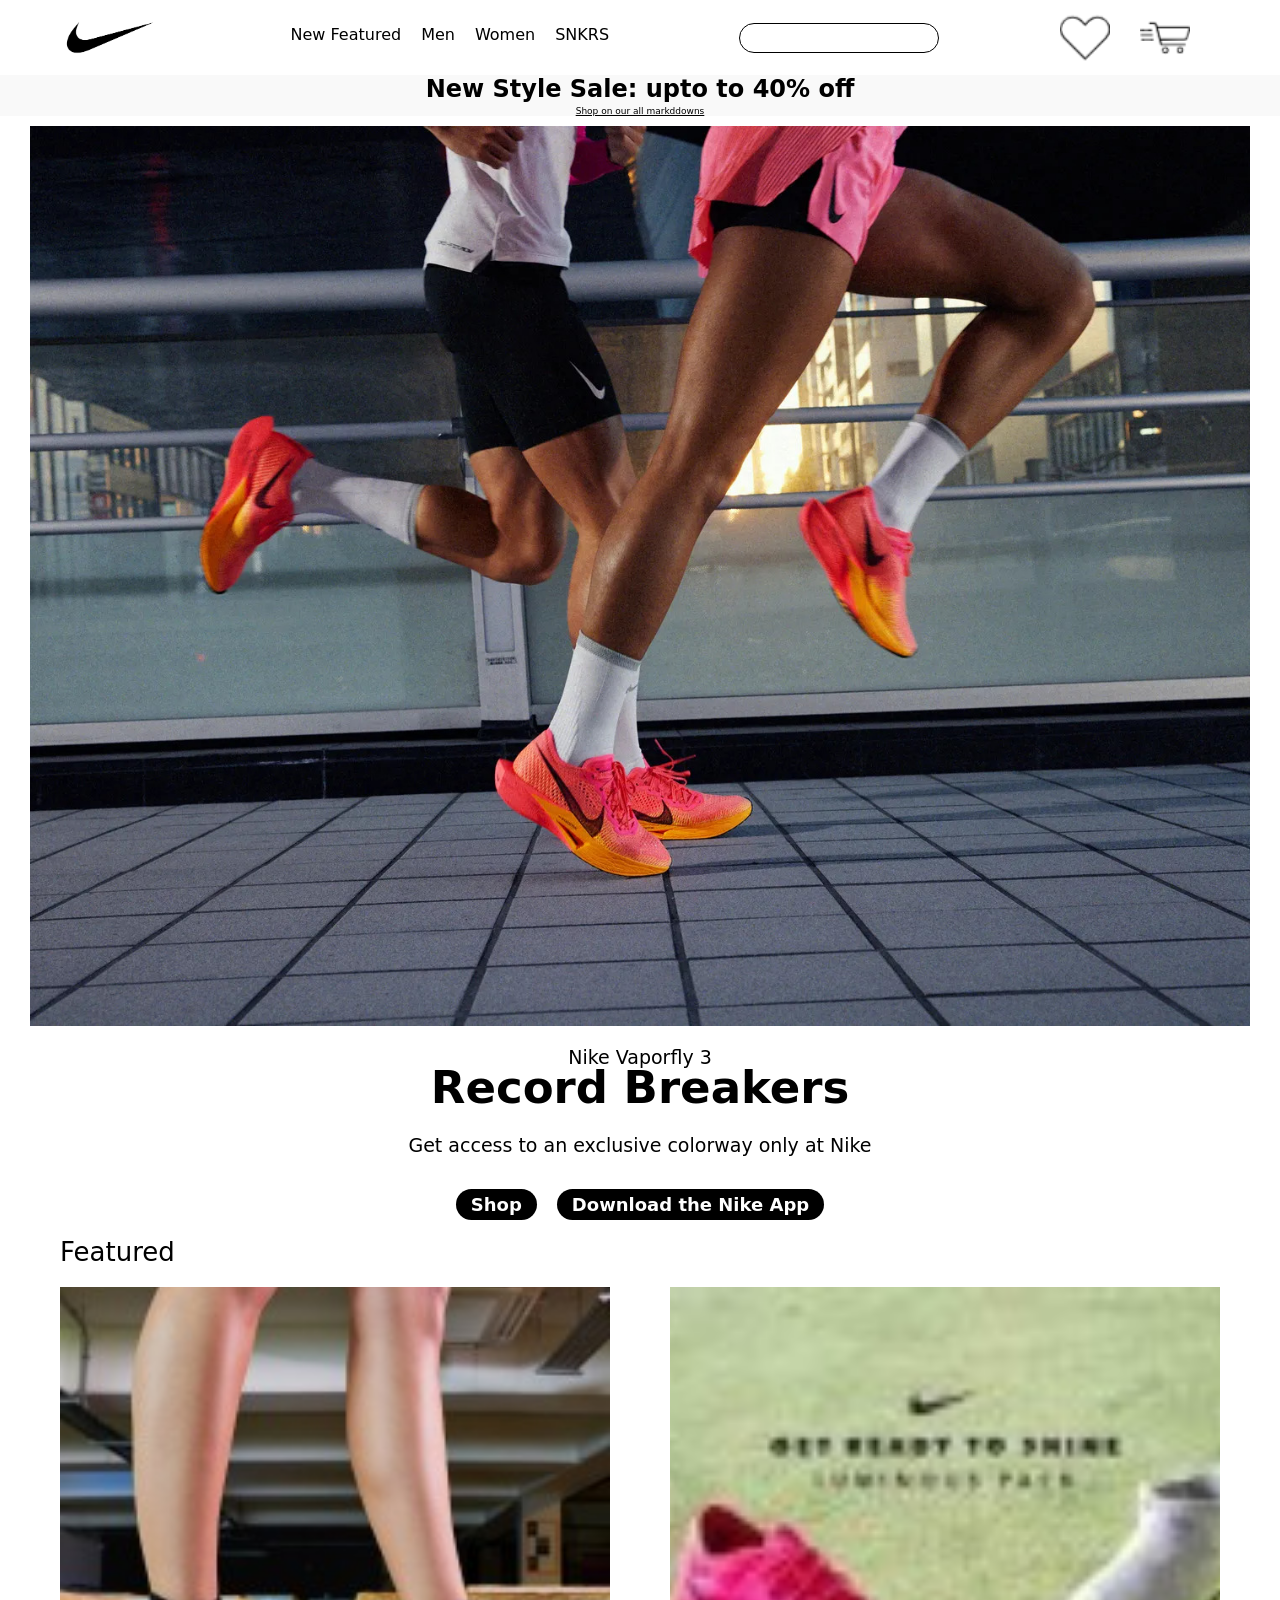
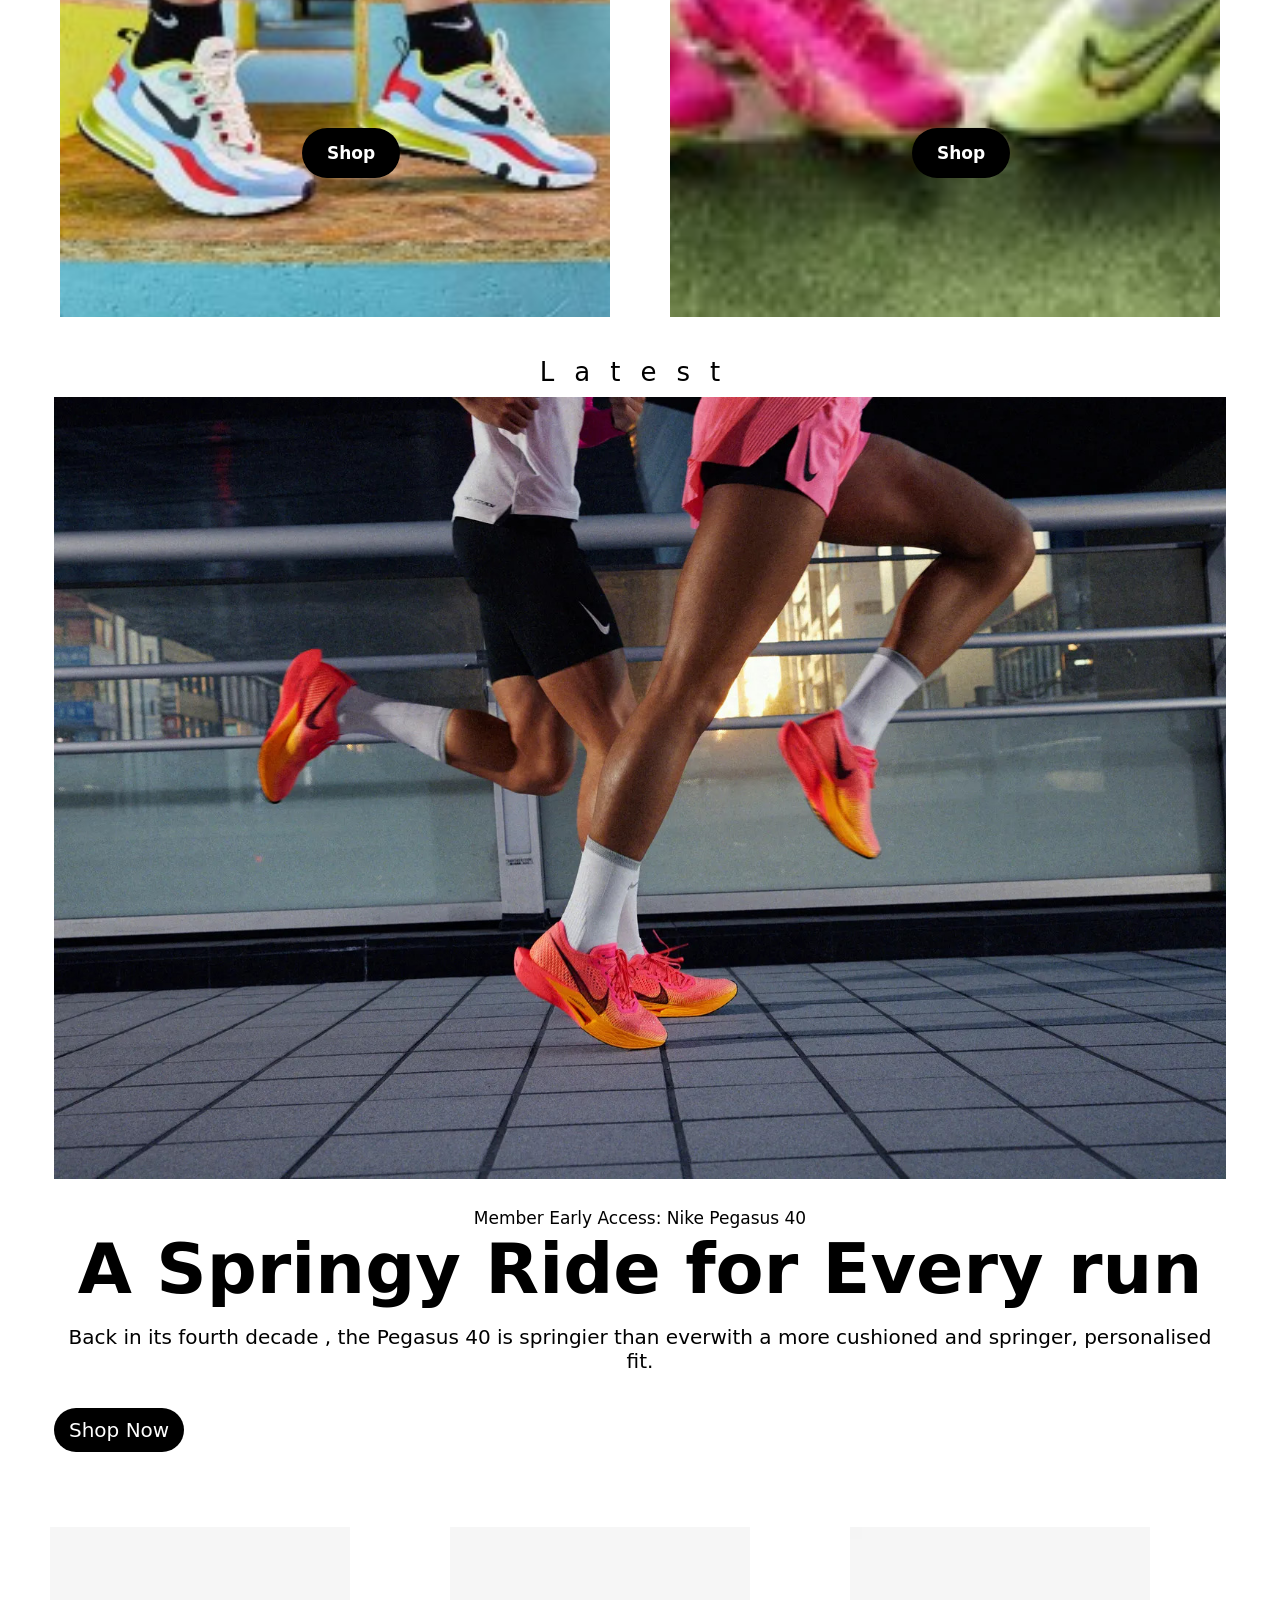
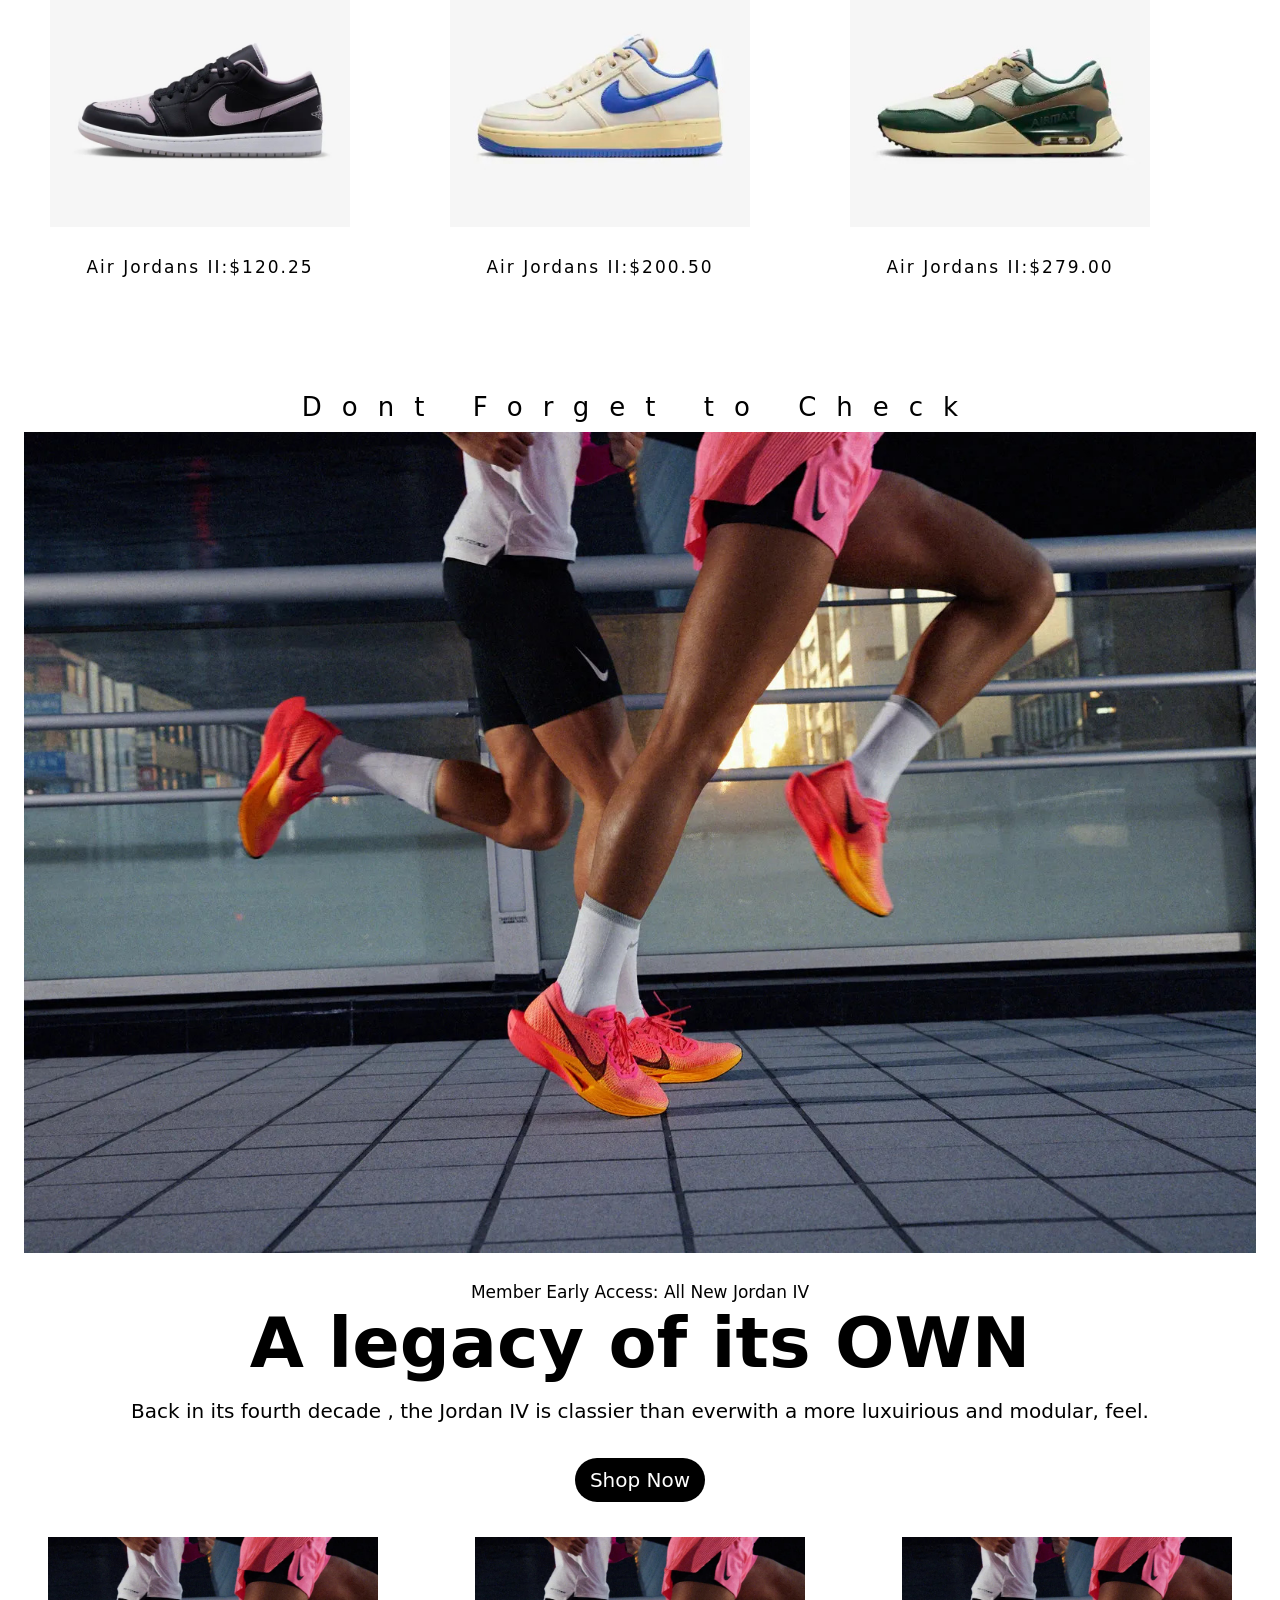
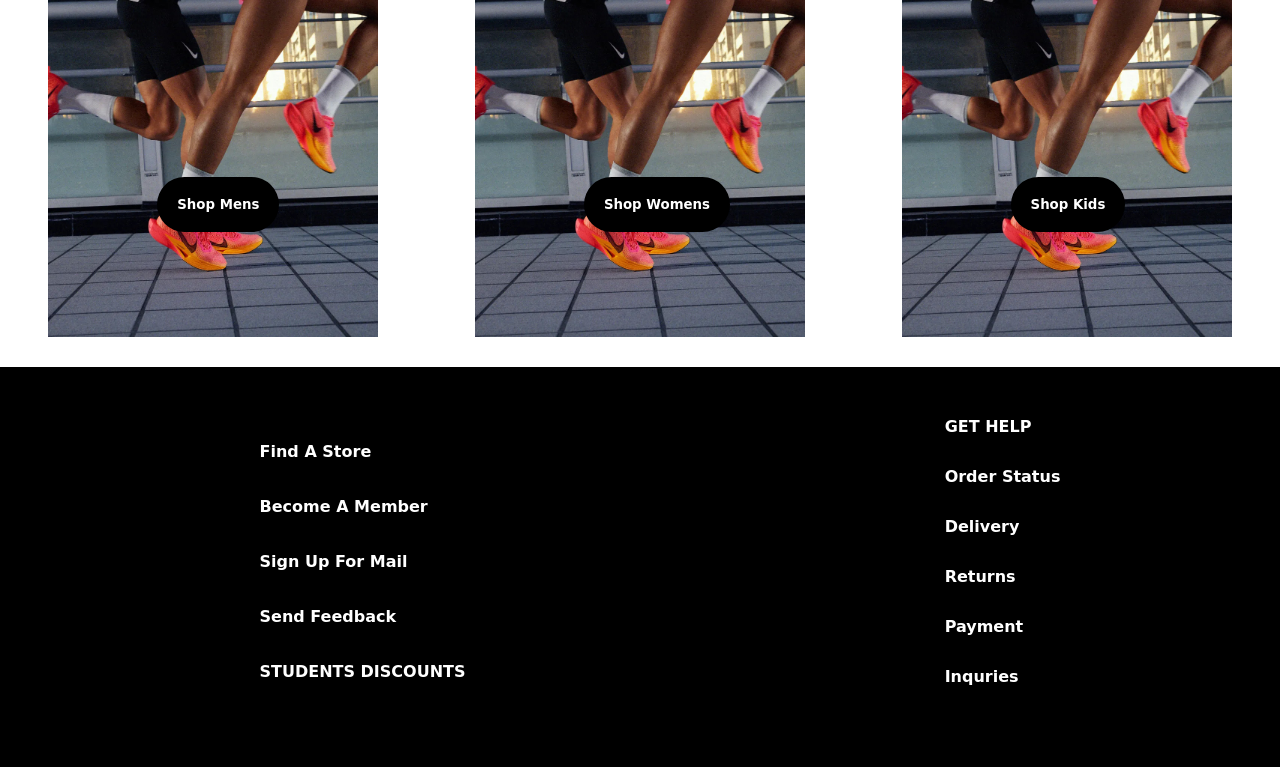
==== index.html @ 86f19ac6 "nike index changed" ====
<!DOCTYPE html>
<html lang="en">
<head>
  <meta charset="UTF-8">
  <meta http-equiv="X-UA-Compatible" content="IE=edge">
  <meta name="viewport" content="width=device-width, initial-scale=1.0">
  <link rel="stylesheet" href="n.css">
  <title>nike.com</title>
</head>
<body>
  
<!--main heading includes logo header cart and wishlist-->
 <div class="main-heading">
  
  <img src="nike-logo.png" width="100px">
  
  <div class="tags">
  <h1>New Featured<div class="tags-head"></div></h1>
  <h1>Men<div class="tags-head"></div></h1>
  <h1>Women<div class="tags-head"></div></h1>
  <h1>SNKRS<div class="tags-head"></div></h1>
  </div>
  
  <input type="search" name="seachbar" id="" class="searchbarr">
  
  <div class="icon-header">
    <img src="heart-3509.png" alt="" width="50px" class="imgh">
    <img src="shopping-cart-1989.png" alt="" width="50px" class="imgh">
  </div>
 </div>

 <!--sale sliding menu design--> 
  
  <div class="ssm">
  <h1>New Style Sale: upto to 40% off</h1>
  <h2>Shop on our all markddowns</h2>
  </div>

  <!--vapourfly 3 banner plus buttons with hover-->
  <div class="vapourfly-ad">

   <div class="vpad"></div>
   <h3>Nike Vaporfly 3</h3>
   <h1>Record Breakers</h1>
   <h2>Get access to an exclusive colorway only at Nike</h2>

   <div class="but">
   <div class="shop"><h4>Shop</h1></div>
   <div class="downnike"><h5>Download the Nike App</h5></div>
  </div>
  
  <!--featured-->
  <div class="featured-body">
  <div class="feat"><p>Featured</p></div>
  <div class="image">
  <div class="f2"><button><h6>Shop</h6></button></div>
  <div class="f1"><button><h7>Shop</h7></button></div>  
</div>

</div>
<!--vedio-bvanner-->
<div class="banner">
<div class="lst"><p>Latest</p></div>

<div class="vedio-wrapper">
<video playsinline autoplay muted loop poster="Nike-ZoomX-VaporFly-Next-Lifestyle-Running-Gear.jpg">
  <source src="pexels-koolshooters-8533450-3840x2160-25fps.mp4" type="video/webm">
  Your browser does not support the video tag.
</video>

<div class="txt-p1"><p> Member Early Access: Nike Pegasus 40</p></div>
<div class="txt-p2"><p> A Springy Ride for Every run</p></div>
<div class="txt-p3"><p> Back in its fourth decade , the Pegasus 40 is springier than everwith a more cushioned and springer, personalised fit.</p></div
<div class="butbtn-div"><div class="buy-btn"><p>Shop Now</p></div></div>
</div>
</div>

<!--short menu for snkrs-->
<div class="snkr">

<div class="snimg"><img src="33a9f941-79d5-4483-8867-f7595c1eeac0.jpg" alt="" width="300px"> <div class="simgtxt"><h11>Air Jordans II:</h11> <h8> $120.25 </h8> </div></div>
<div class="snimg"><img src="37c75095-7e1d-4192-a761-07ef1646202d.jpg" alt="" width="300px"> <div class="simgtxt"><h12>Air Jordans II:</h12><h9>$200.50</h9> </div></div>
<div class="snimg"><img src="f3329d37-1c06-4059-bf18-98094e8b73bd.jpg" alt="" width="300px"> <div class="simgtxt"><h13>Air Jordans II:</h13><h10>$279.00</h10></div></div>

</div>
<!--a vedio banner 2-->
<div class="banner">
  <div class="lst"><p>Dont Forget to Check</p></div>
  
  <div class="vedio-wrapper">
  <video playsinline autoplay muted loop poster="Nike-ZoomX-VaporFly-Next-Lifestyle-Running-Gear.jpg">
    <source src="pexels-lucien-chan-5553467-3840x2160-24fps.mp4" type="video/webm">
    Your browser does not support the video tag.
  </video>

  <div class="txt-p1"><p> Member Early Access: All New Jordan IV</p></div>
  <div class="txt-p2"><p> A legacy of its OWN </p></div>
  <div class="txt-p3"><p> Back in its fourth decade , the Jordan IV is classier than everwith a more luxuirious and modular, feel.</p></div>

  <div class="butbtn-div"><div class="buy-btn"><p>Shop Now</p></div></div>
  </div>
  
  </div>
<!--custom menu bar-->
<div class="custom-bar">
  <div class="vdosec">
  <video playsinline autoplay muted loop poster="Nike-ZoomX-VaporFly-Next-Lifestyle-Running-Gear.jpg">
    <source src="pexels-cottonbro-studio-10400877-4096x2160-25fps.mp4"video/webm">
    Your browser does not support the video tag.
  </video>
  <div class="btn-for-menu"><button>Shop Mens</button></div>
</div>

<div class="vdosec">
  <video playsinline autoplay muted loop poster="Nike-ZoomX-VaporFly-Next-Lifestyle-Running-Gear.jpg">
    <source src="pexels-marta-wave-6452934-2160x3840-30fps.mp4"video/webm">
    Your browser does not support the video tag.
  </video>
  <div class="btn-for-menu"><button>Shop Womens</button></div>
</div>
 
  <div class="vdosec">
  <video playsinline autoplay muted loop poster="Nike-ZoomX-VaporFly-Next-Lifestyle-Running-Gear.jpg">
    <source src="pexels-pressmaster-3191109-4096x2160-25fps.mp4" type="video/webm">
    Your browser does not support the video tag.
  </video>
  <div class="btn-for-menu"><button>Shop Kids</button> </div>
</div>
</div>
 <!--the end about section-->
<div class="end">
<ul>
  <a href="#">Find A Store</a>
  <a href="#">Become A Member</a>
  <a href="#">Sign Up For Mail</a>
  <a href="#">Send Feedback</a>  
  <a href="#">STUDENTS DISCOUNTS</a>
</ul >

<ul>
  <h15>GET HELP</h15>
  <h15>Order Status</h15>
  <h15>Delivery</h15>
  <h15>Returns</h15>
  <h15>Payment</h15>
  <h15>Inquries</h15>

 </ul>
</div>
</div>
</body>
</html>
---- n.css ----
*{
  box-sizing: border-box;
  margin: 0;
  padding: 0;
 --ppe:white;
}

.main-heading{
  display:flex;
  justify-content: space-around;
  align-items: center;
  flex-wrap:wrap;

}

.tags h1{
  font-family: system-ui, -apple-system, BlinkMacSystemFont, 'Segoe UI', Roboto, Oxygen, Ubuntu, Cantarell, 'Open Sans', 'Helvetica Neue', sans-serif;
   font-weight: 400;
  font-size: 16px;
  margin: 0px 10px;
}
.tags{
  display: flex;
  justify-content: space-between;
}
.tags-head{
  padding-bottom: 6px;
  background-color: var(--ppe);
  transition: 0.3s;
}

.searchbarr{
  height: 30px;
  border: 1px solid;
  border-radius: 60px;
  width: 200px;
}
.searchbarr:hover{
  background-color: rgb(249, 249, 249);
}

 h1:hover{
  .tags-head{
    background-color:black;
  }
}
.icon-header .imgh{
  margin-right: 30px;
}
.icon-header {
  display: flex;
  justify-content: end;
  align-items: center;
}

/* now the sale slide descripion*/
.ssm{
  width: 100%;
  background-color:rgb(249, 249, 249);
  font-family: system-ui, -apple-system, BlinkMacSystemFont, 'Segoe UI', Roboto, Oxygen, Ubuntu, Cantarell, 'Open Sans', 'Helvetica Neue', sans-serif;
  font-size: 12px;
  text-align: center;
  font-weight: 500;

}

.ssm h2{
  margin-top: 3px;
  text-align: center;
  font-size: 9px;
  font-family: system-ui, -apple-system, BlinkMacSystemFont, 'Segoe UI', Roboto, Oxygen, Ubuntu, Cantarell, 'Open Sans', 'Helvetica Neue', sans-serif;
  text-decoration: underline;
  font-weight: 400;
}

.ssm h2:hover{
  color: rgb(48, 64, 243);
}
/*Vapour fly add*/

.vapourfly-ad{
  margin-left: 30px;
  margin-right: 30px;
}


.vpad{
margin-top: 10px;
 background-position: center;
 background-size: cover;
 background-image: url(Nike-ZoomX-VaporFly-Next-Lifestyle-Running-Gear.jpg);
 height: 100vh;
 width: auto;
 margin-bottom: 20px;
}


.vapourfly-ad h3{
  font-size: 19px;
  font-family: system-ui, -apple-system, BlinkMacSystemFont, 'Segoe UI', Roboto, Oxygen, Ubuntu, Cantarell, 'Open Sans', 'Helvetica Neue', sans-serif;
font-weight: 400; 
height: 15px;
text-align: center;
}
.vapourfly-ad h2{
  font-size: 19px;
  font-family: system-ui, -apple-system, BlinkMacSystemFont, 'Segoe UI', Roboto, Oxygen, Ubuntu, Cantarell, 'Open Sans', 'Helvetica Neue', sans-serif;
font-weight: 350; 
text-align: center;
height: 15px;
margin-bottom: 20px;
} 
.vapourfly-ad h1{
  text-align: center;
  font-size: 45px;
  font-family: system-ui, -apple-system, BlinkMacSystemFont, 'Segoe UI', Roboto, Oxygen, Ubuntu, Cantarell, 'Open Sans', 'Helvetica Neue', sans-serif;
  margin-bottom: 20px;
 }

.shop{
  width: auto;
  background-color: black;
  color: white;
  border-radius: 60px;
  padding: 5px 15px;
  margin: 0px 10px;
}
.but{
  margin-top: 40px;
  display: flex;
  justify-content: center;
  align-items: center;
}

.downnike{
  margin: 0px 10px;
  width: auto;
  background-color: black;
  color: white;
  border-radius: 60px;
  padding: 5px 15px;
}
.vapourfly-ad h4,h5{
  font-family: system-ui, -apple-system, BlinkMacSystemFont, 'Segoe UI', Roboto, Oxygen, Ubuntu, Cantarell, 'Open Sans', 'Helvetica Neue', sans-serif;
  font-size: 18px;
}
.shop:hover , .downnike:hover{
  filter: opacity(0.7);
}
/*faetured*/
.feat{
  margin-top: 17px;
  font-family: system-ui, -apple-system, BlinkMacSystemFont, 'Segoe UI', Roboto, Oxygen, Ubuntu, Cantarell, 'Open Sans', 'Helvetica Neue', sans-serif;
  margin-bottom:20px;
  font-size: 26px;
  font-weight: 400;
  transition: 0.3s ease-in-out;
}
.feat:hover{
    letter-spacing: 20px;
    font-weight: 600;

}
.featured-body{
  margin-left: 30px;
  margin-right: 30px;
}

.image{
  display: flex;
  justify-content: space-around;
}

.f1{
  position: relative;
 background-image: url(lums.jpg);
 height: 70vh;
 background-position: center;
 background-size: cover;
 width: 50%;
 margin-left: 30px;
  }
  
  .f2{
    position: relative;
    margin-right: 30px;
    background-image: url(disc.jpg);
    height: 70vh;
    background-position: center;
    background-size: cover;
    width: 50%;
     }
     
   .image button{
    position: absolute;
   top: 70%;
   left: 44%;
   background-color: black;
   color: white;
   padding: 15px 25px;
   border-radius: 50px;
   border: none;
   margin-bottom: 20px;
   }
   
   .image button:hover{
    filter: opacity(0.7);
   } 

   h7, h6{
    font-family: system-ui, -apple-system, BlinkMacSystemFont, 'Segoe UI', Roboto, Oxygen, Ubuntu, Cantarell, 'Open Sans', 'Helvetica Neue', sans-serif;
    font-size: 17px;
    font-weight: 700;
   }
/*edio banner*/
.lst{
  margin-top: 40px;
  margin-bottom: 10px;
  font-size: 26px;
  font-weight: 400;
   letter-spacing: 20px;
  font-family: system-ui, -apple-system, BlinkMacSystemFont, 'Segoe UI', Roboto, Oxygen, Ubuntu, Cantarell, 'Open Sans', 'Helvetica Neue', sans-serif;
  transition: 0.4s ease-in-out;
}

.lst:hover{
  letter-spacing: 40px;
  font-weight: 600;
}

video{
  height: 100%;
  width: 100%;
  object-fit: cover;
}
.banner{
  display: flex;
  flex-direction: column;
  justify-content: center;
  align-items: center;
}
.vedio-wrapper{
overflow:hidden;
margin: 0px 24px;
}


.txt-p1{
  margin-top: 25px;
  font-family: system-ui, -apple-system, BlinkMacSystemFont, 'Segoe UI', Roboto, Oxygen, Ubuntu, Cantarell, 'Open Sans', 'Helvetica Neue', sans-serif;
  font-size: 17px;
  text-align: center;
  font-weight: 450;
}

.txt-p2{
  margin-top: 0;
   font-family: system-ui, -apple-system, BlinkMacSystemFont, 'Segoe UI', Roboto, Oxygen, Ubuntu, Cantarell, 'Open Sans', 'Helvetica Neue', sans-serif;
  font-size: 70px;
  text-align: center;
  font-weight: 900;
}

.txt-p3{
  margin-top: 15px;
   font-family: system-ui, -apple-system, BlinkMacSystemFont, 'Segoe UI', Roboto, Oxygen, Ubuntu, Cantarell, 'Open Sans', 'Helvetica Neue', sans-serif;
  font-size: 20px;
  text-align: center;
  font-weight: 460;
}
.buy-btn{

border-radius: 70px;
  width: fit-content;
 margin-top: 35px;
 padding: 10px 15px;
 font-family: system-ui, -apple-system, BlinkMacSystemFont, 'Segoe UI', Roboto, Oxygen, Ubuntu, Cantarell, 'Open Sans', 'Helvetica Neue', sans-serif;
 font-size: 20px;
 font-weight: 500;
 background-color: black;
 color: white;
}
.butbtn-div{
  display: flex;
  justify-content: center;
}

.buy-btn:hover{
  filter: opacity(0.7);
}
/*short sneaker seaction*/
.snkr{
  display: flex;
 flex-wrap: wrap;
}
.snimg{
  height: 500px;
  display: flex;
  flex-direction: column;
  width:400px;
  justify-content: center;
  align-items: center;
}
.simgtxt{
  display: flex;
  justify-content: space-around;
}
h8,h9,h10,h11,h12,h13{
  margin-top:30px;
  font-family: system-ui, -apple-system, BlinkMacSystemFont, 'Segoe UI', Roboto, Oxygen, Ubuntu, Cantarell, 'Open Sans', 'Helvetica Neue', sans-serif;
  letter-spacing: 2px;
  font-size: 17px;
  font-weight: 500;
}
h9:hover,h8:hover,h10:hover ,h11:hover,h13:hover,h12:hover{
 zoom: 1.07;
 font-weight: 900;
}
/*custom menu bar*/
.custom-bar{
  margin-top: 20px;
  display: flex;
  flex-wrap: wrap;
  justify-content: space-around;
  
}
.vdosec{
  position: relative;
  margin-top:15px;
  object-fit: cover;
  width: 330px;
  height: 400px;
}

.btn-for-menu{
  position: absolute;
  top: 60%;
  left: 33%;
}
.btn-for-menu button{
  font-family: system-ui, -apple-system, BlinkMacSystemFont, 'Segoe UI', Roboto, Oxygen, Ubuntu, Cantarell, 'Open Sans', 'Helvetica Neue', sans-serif;
  border-radius: 50px;
  padding: 20px 20px;
  color: white;
  background-color: black;
  font-weight: 600;
  border: none;
}
.btn-for-menu button:hover{
  zoom: 1.08;
  filter: opacity(0.7);
}

/*end section*/
 .end{
  margin-top: 30px;
  height: 400px;
  display: flex;
  justify-content: space-around;
  align-items: center;
  background-color: black;
 }
 
 ul a{
  font-weight: 700;
  margin: 25px 40px;
  display: flex;
  flex-direction: column;
  font-size: 20x;
  height: 30px;
  color: white;
  font-family: system-ui, -apple-system, BlinkMacSystemFont, 'Segoe UI', Roboto, Oxygen, Ubuntu, Cantarell, 'Open Sans', 'Helvetica Neue', sans-serif;
  text-decoration: none;
 }

 ul h15{
  font-weight: 700;

  margin-bottom: 20px;
  display: flex;
  flex-direction: column;
  font-size: 20x;
  height: 30px;
  color: white;
  font-family: system-ui, -apple-system, BlinkMacSystemFont, 'Segoe UI', Roboto, Oxygen, Ubuntu, Cantarell, 'Open Sans', 'Helvetica Neue', sans-serif;
  text-decoration: none;
 }
 ul a:hover, ul h15:hover{
  color: rgb(55, 99, 220);
 }
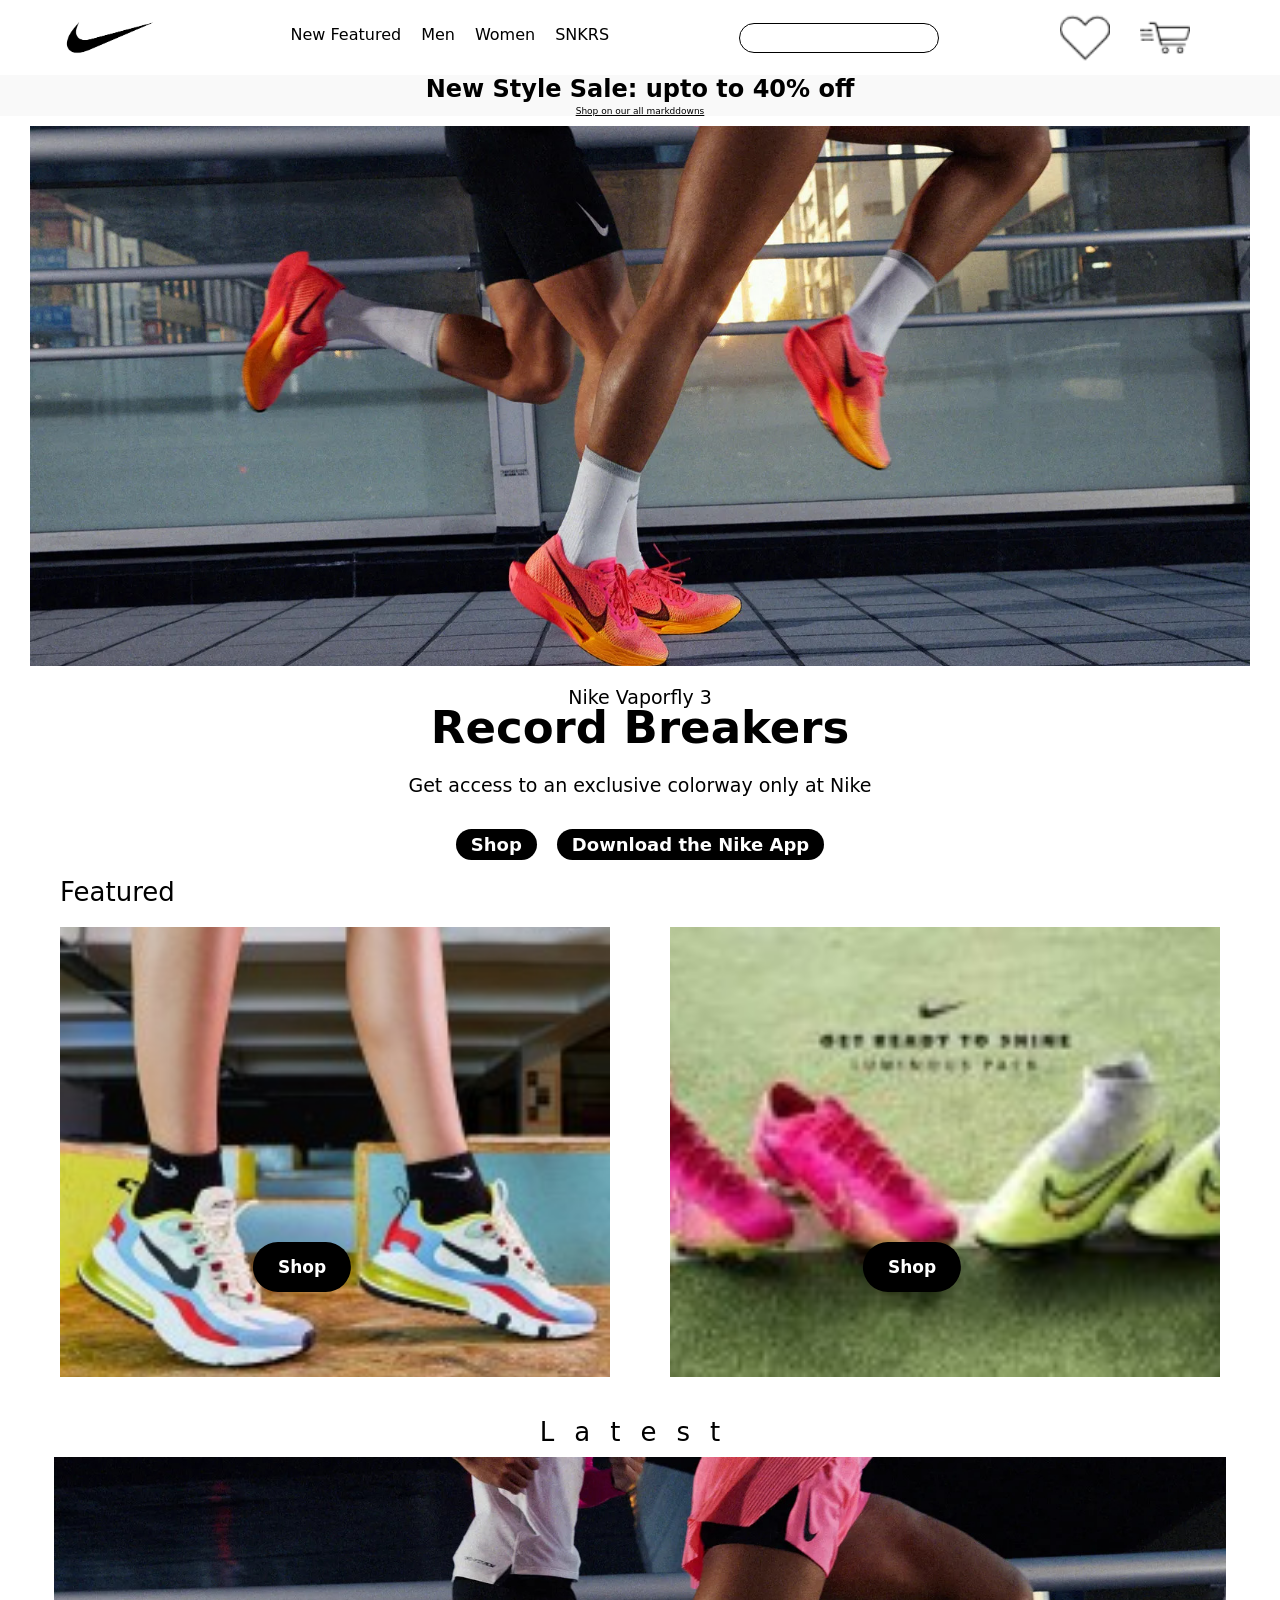
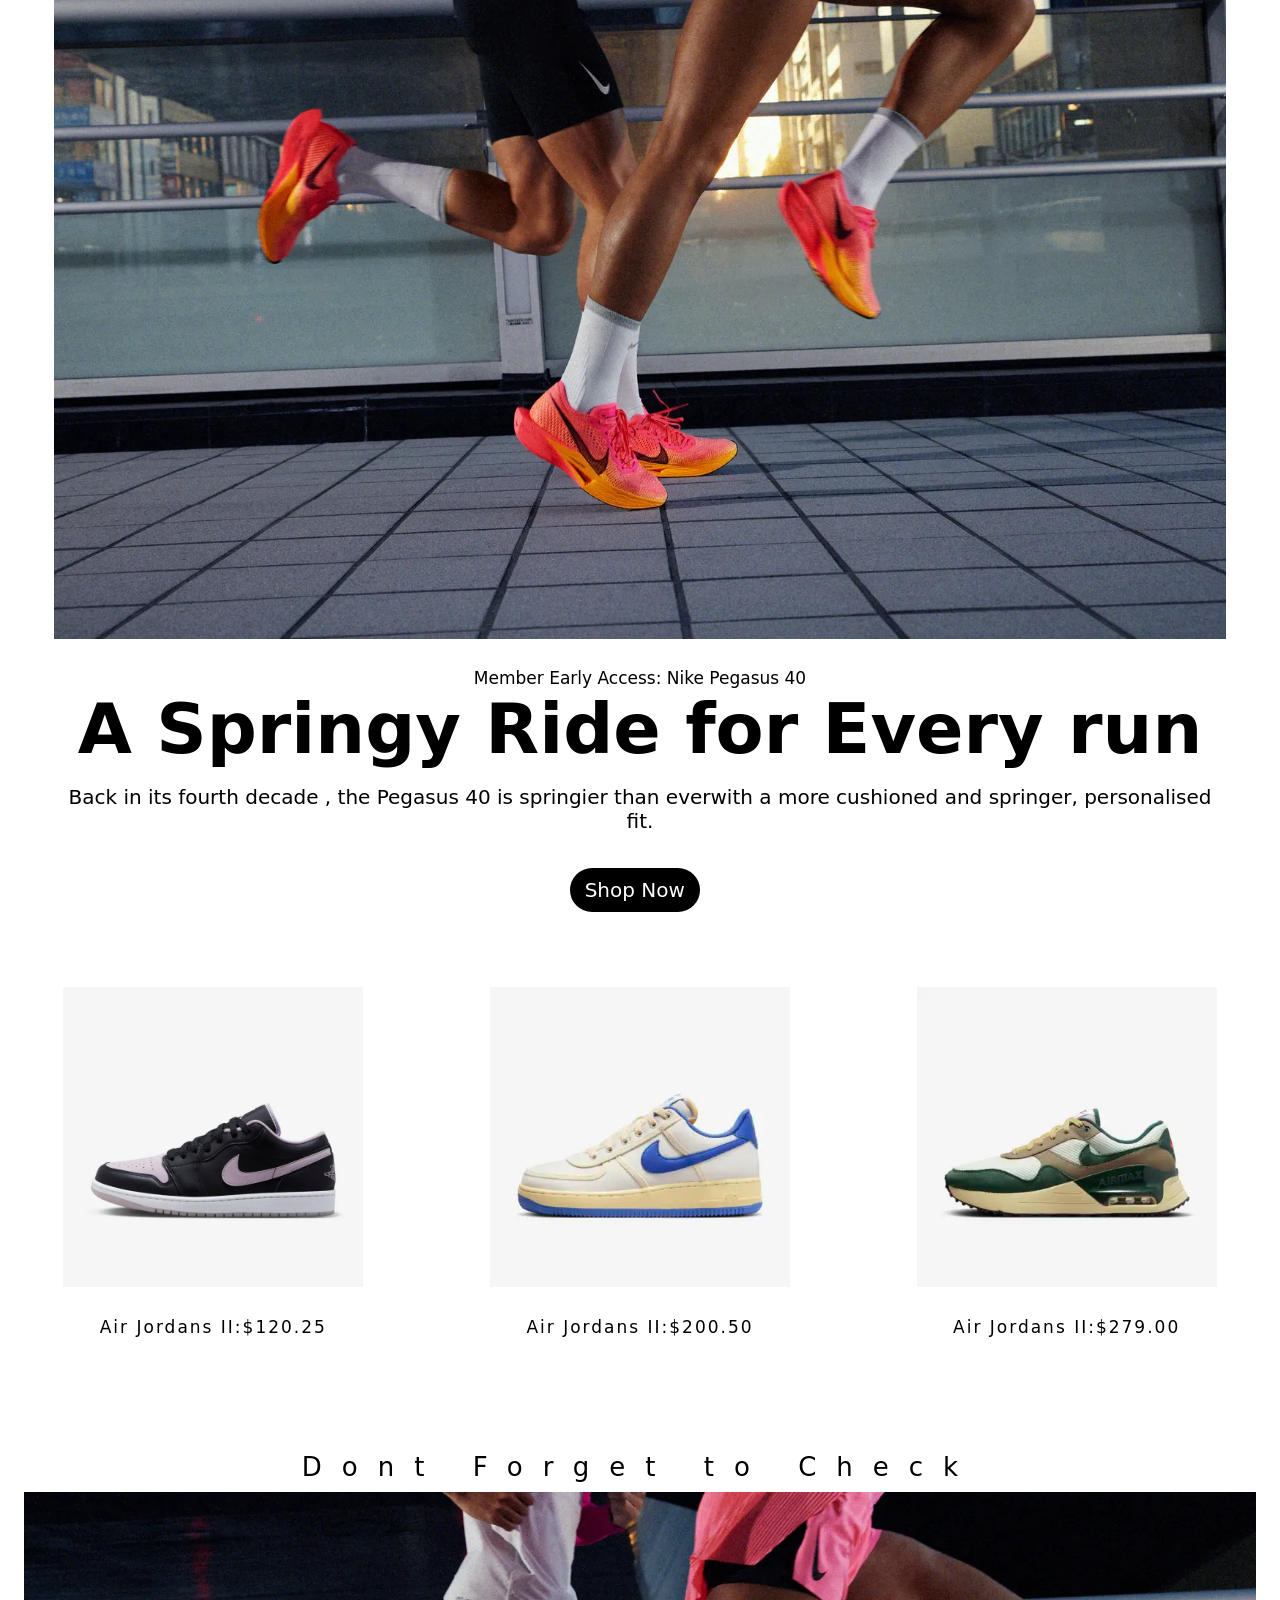
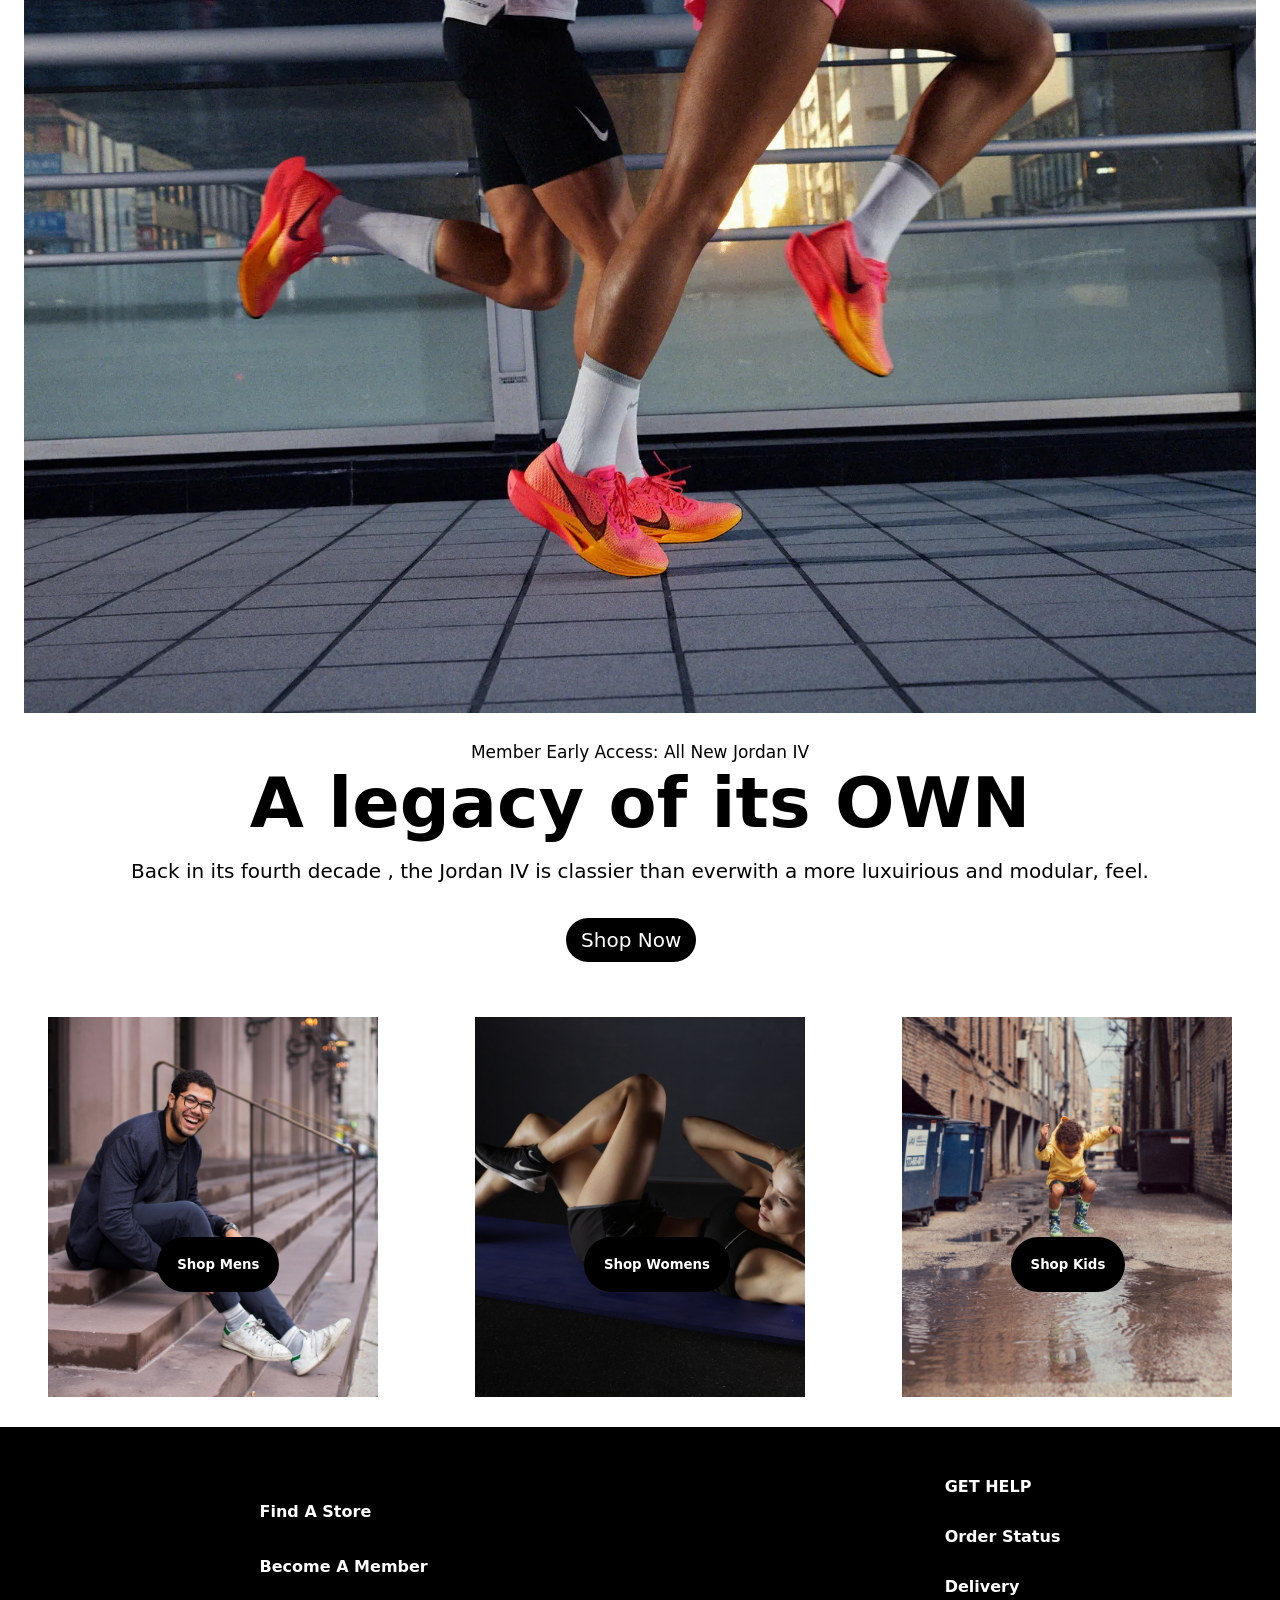
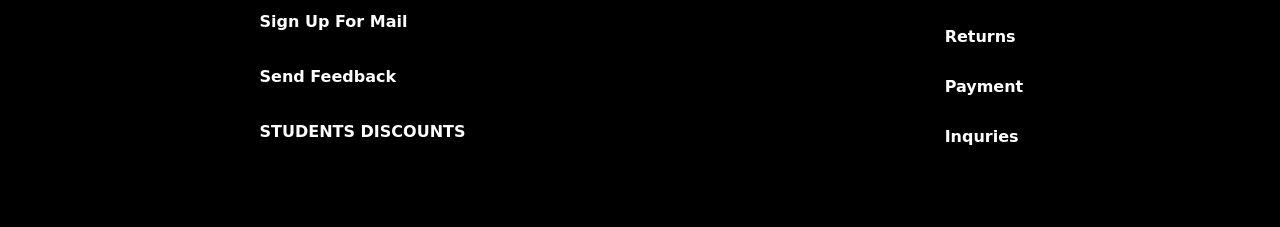
==== commit c655ce91: "responsive-3" ====
--- a/index.html
+++ b/index.html
@@ -104,7 +104,7 @@
 <!--custom menu bar-->
 <div class="custom-bar">
   <div class="vdosec">
-  <video playsinline autoplay muted loop poster="Nike-ZoomX-VaporFly-Next-Lifestyle-Running-Gear.jpg">
+  <video playsinline autoplay muted loop poster="pexels-wendy-wei-1699159.jpg">
     <source src="pexels-cottonbro-studio-10400877-4096x2160-25fps.mp4"video/webm">
     Your browser does not support the video tag.
   </video>
@@ -112,7 +112,7 @@
 </div>
 
 <div class="vdosec">
-  <video playsinline autoplay muted loop poster="Nike-ZoomX-VaporFly-Next-Lifestyle-Running-Gear.jpg">
+  <video playsinline autoplay muted loop poster="pexels-pixabay-416778.jpg">
     <source src="pexels-marta-wave-6452934-2160x3840-30fps.mp4"video/webm">
     Your browser does not support the video tag.
   </video>
@@ -120,7 +120,7 @@
 </div>
  
   <div class="vdosec">
-  <video playsinline autoplay muted loop poster="Nike-ZoomX-VaporFly-Next-Lifestyle-Running-Gear.jpg">
+  <video playsinline autoplay muted loop poster="pexels-daryl-wilkerson-jr-2387702.jpg">
     <source src="pexels-pressmaster-3191109-4096x2160-25fps.mp4" type="video/webm">
     Your browser does not support the video tag.
   </video>
--- a/n.css
+++ b/n.css
@@ -90,7 +90,7 @@
  background-position: center;
  background-size: cover;
  background-image: url(Nike-ZoomX-VaporFly-Next-Lifestyle-Running-Gear.jpg);
- height: 100vh;
+ height: 60vh;
  width: auto;
  margin-bottom: 20px;
 }
@@ -175,7 +175,7 @@
 .f1{
   position: relative;
  background-image: url(lums.jpg);
- height: 70vh;
+ height: 50vh;
  background-position: center;
  background-size: cover;
  width: 50%;
@@ -186,7 +186,7 @@
     position: relative;
     margin-right: 30px;
     background-image: url(disc.jpg);
-    height: 70vh;
+    height: 50vh;
     background-position: center;
     background-size: cover;
     width: 50%;
@@ -280,10 +280,13 @@
  font-weight: 500;
  background-color: black;
  color: white;
+ margin-left: 44%;
 }
 .butbtn-div{
-  display: flex;
-  justify-content: center;
+
+  display: block;
+  
+  align-items: center;
 }
 
 .buy-btn:hover{
@@ -293,6 +296,8 @@
 .snkr{
   display: flex;
  flex-wrap: wrap;
+ justify-content: space-around;
+ align-items:center;
 }
 .snimg{
   height: 500px;
@@ -331,6 +336,9 @@
   object-fit: cover;
   width: 330px;
   height: 400px;
+  padding-top: 20px;
+ 
+
 }
 
 .btn-for-menu{
@@ -373,7 +381,9 @@
   font-family: system-ui, -apple-system, BlinkMacSystemFont, 'Segoe UI', Roboto, Oxygen, Ubuntu, Cantarell, 'Open Sans', 'Helvetica Neue', sans-serif;
   text-decoration: none;
  }
-
+.f1 button,.f2 button{
+  transform: translate(-50%,0%);
+}
  ul h15{
   font-weight: 700;
 
@@ -388,4 +398,67 @@
  }
  ul a:hover, ul h15:hover{
   color: rgb(55, 99, 220);
+ }
+
+ @media (max-width: 800px)
+ {
+  .tags{
+    display: none;
+  }
+  .vpad{
+    height: 70vh;
+  }
+  .ssm{
+    font-size: 10px;
+  }  
+  .feat{
+    display: block;
+    text-align: center;
+    transition: .1s;
+    margin-top: 1rem;
+  }
+  .feat:hover{
+    letter-spacing: 2px;
+  }
+  .lst{
+    letter-spacing: 2px;
+    transition: .1s;
+  }
+  .lst:hover{
+    letter-spacing: 4px;
+  }
+  .f1,.f2{
+    height: 40vh;
+  }
+  .txt-p2{
+    font-size: 50px;
+  }
+  .buy-btn{
+    margin-left: 40%;
+  }
+  .custom-bar{
+    display: flex;
+    flex-direction: column;
+    justify-content: space-around;
+    align-items: center;
+  }
+ 
+ }
+
+ @media (max-width: 500px){
+
+  .searchbarr{
+    display: none;
+  }
+  .vpad{
+    height: 50vh;
+  }
+  .f1,.f2{
+    height: 50vh;
+    width: 55%;
+    margin-left: 10px;
+  }
+  .buy-btn{
+    margin-left: 32%;
+  }
  }
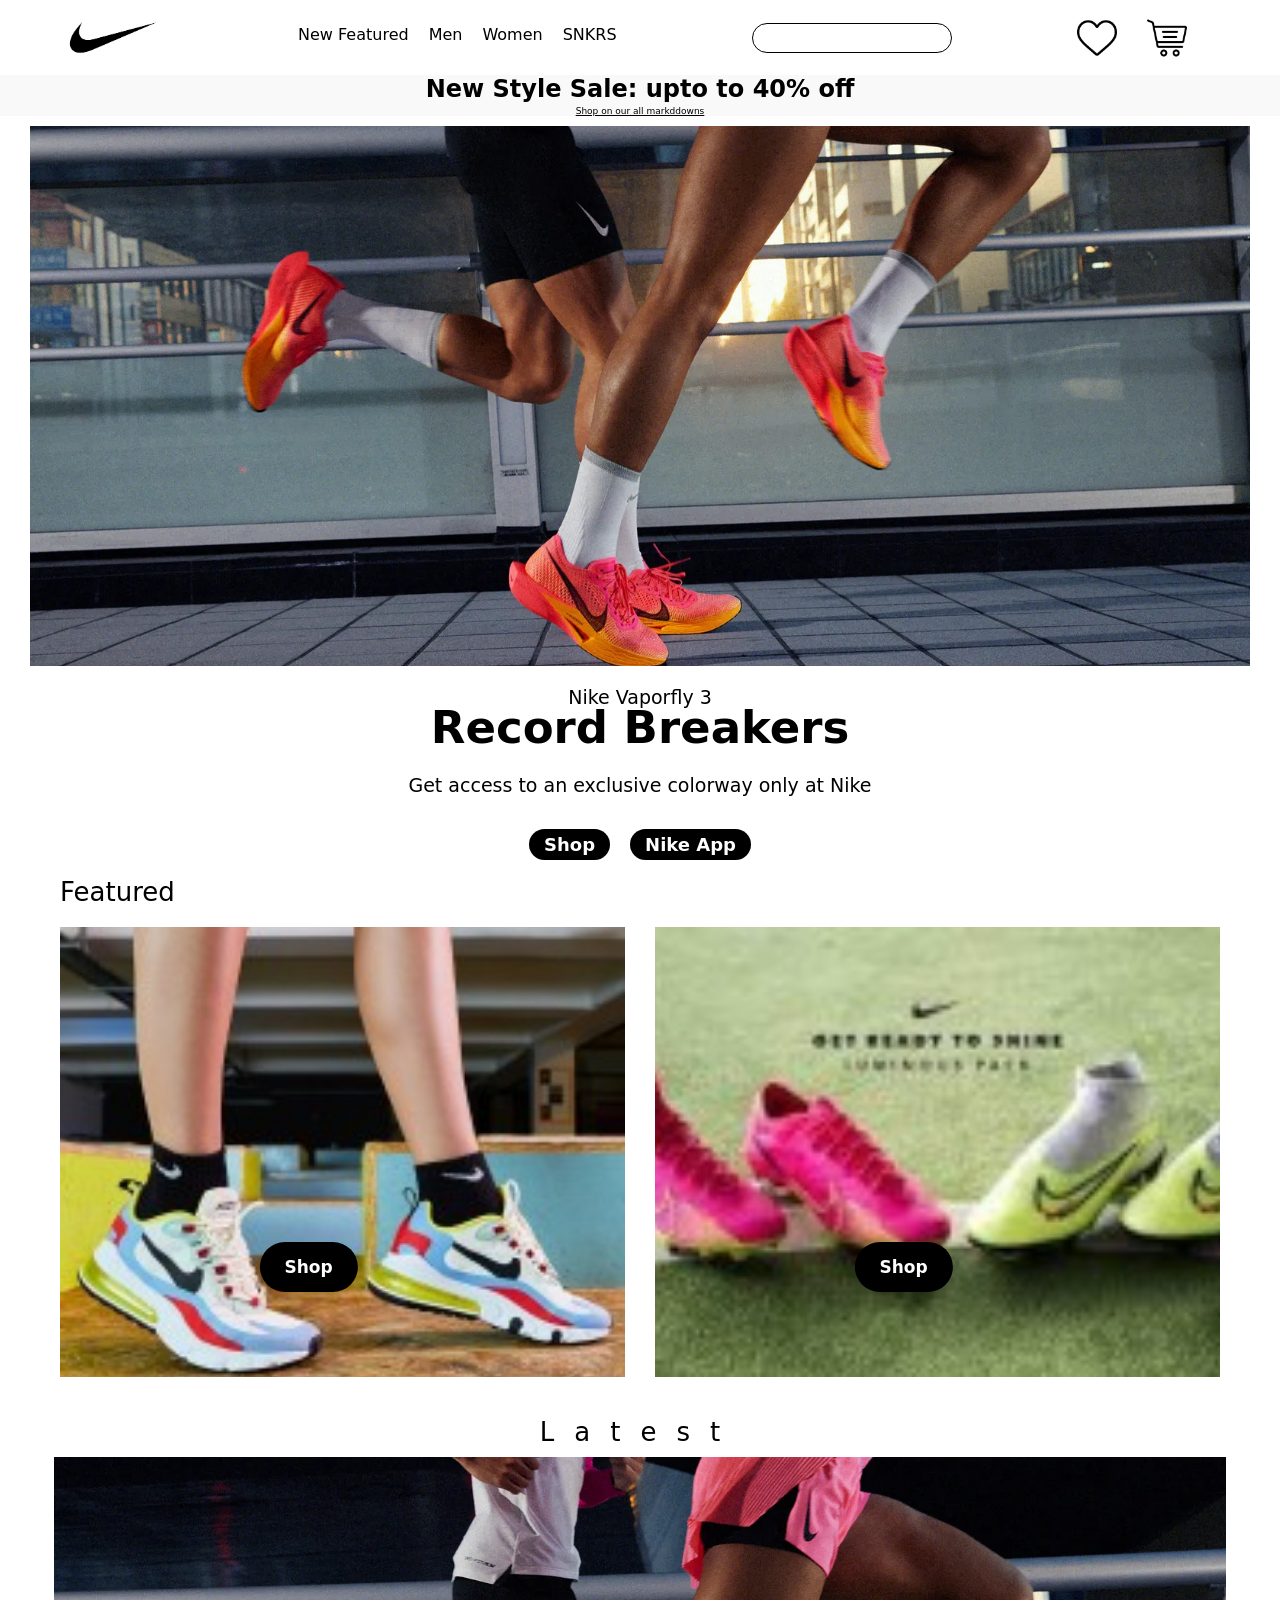
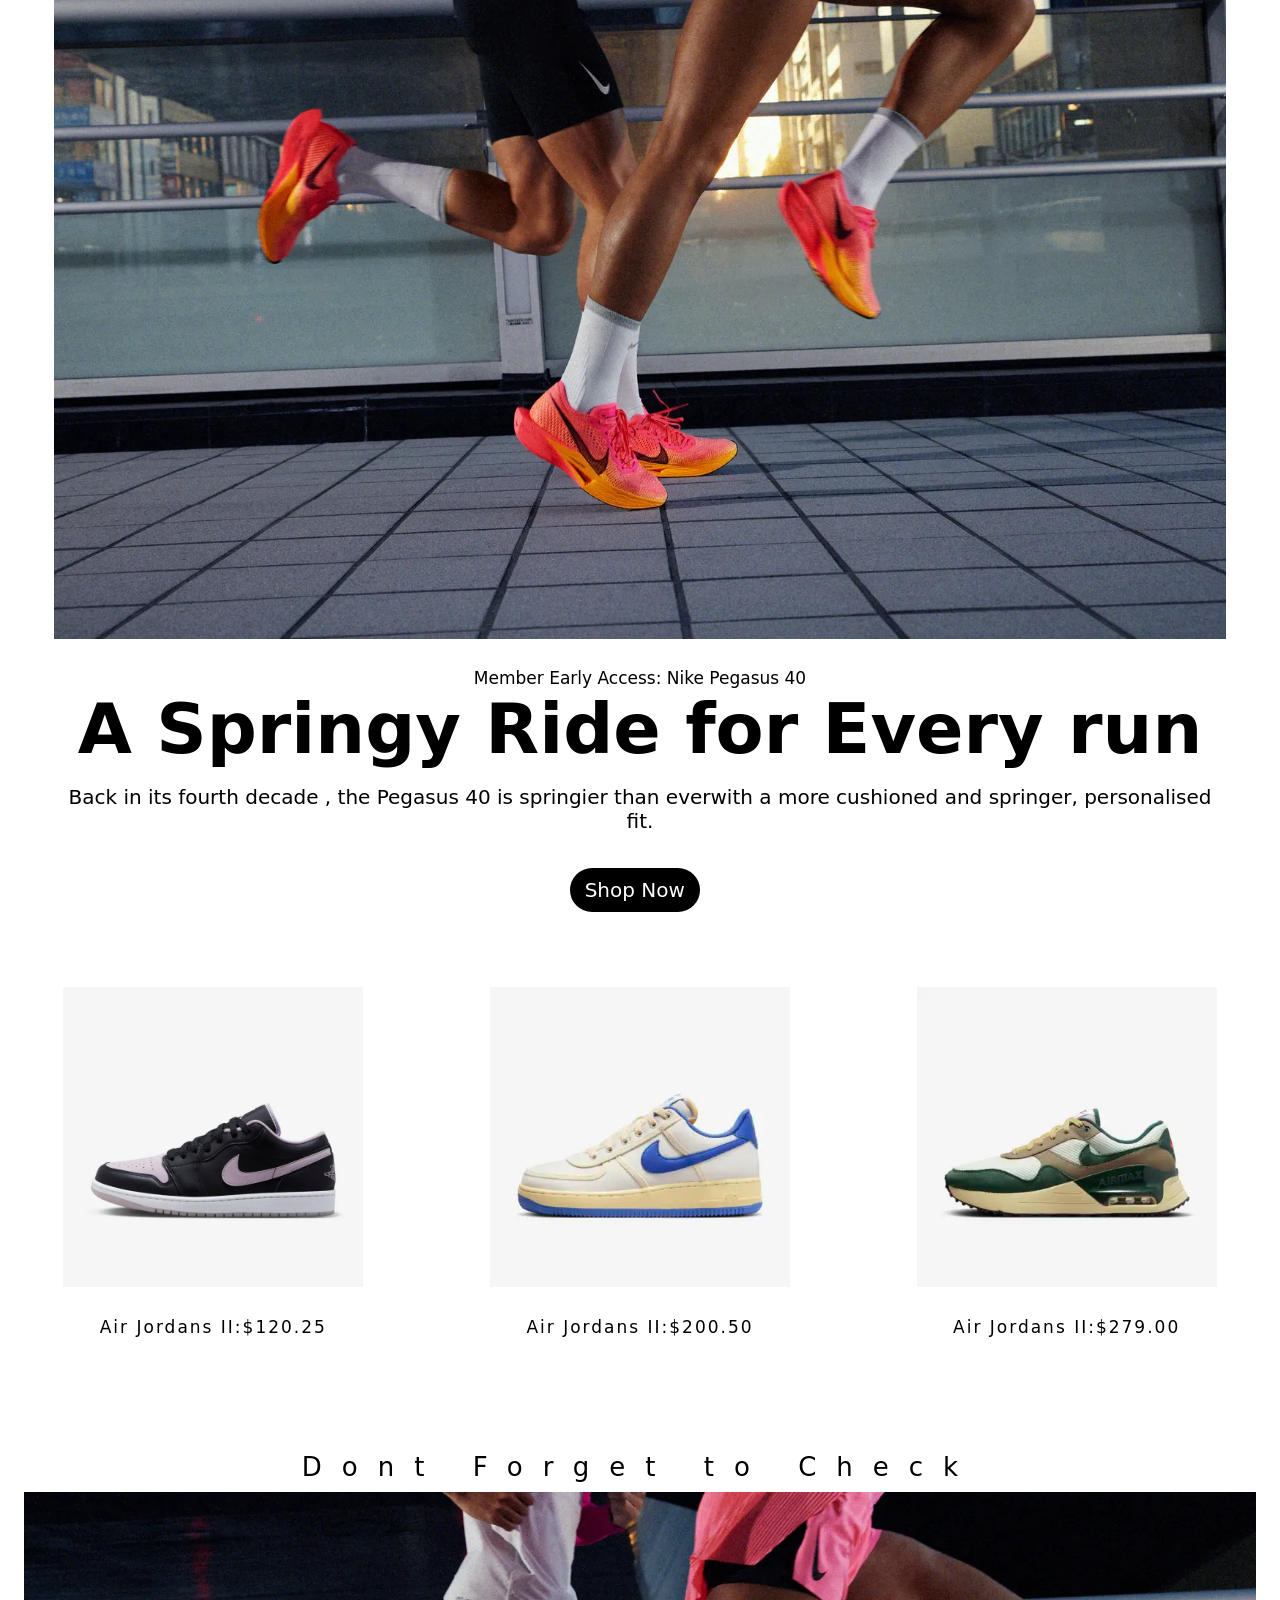
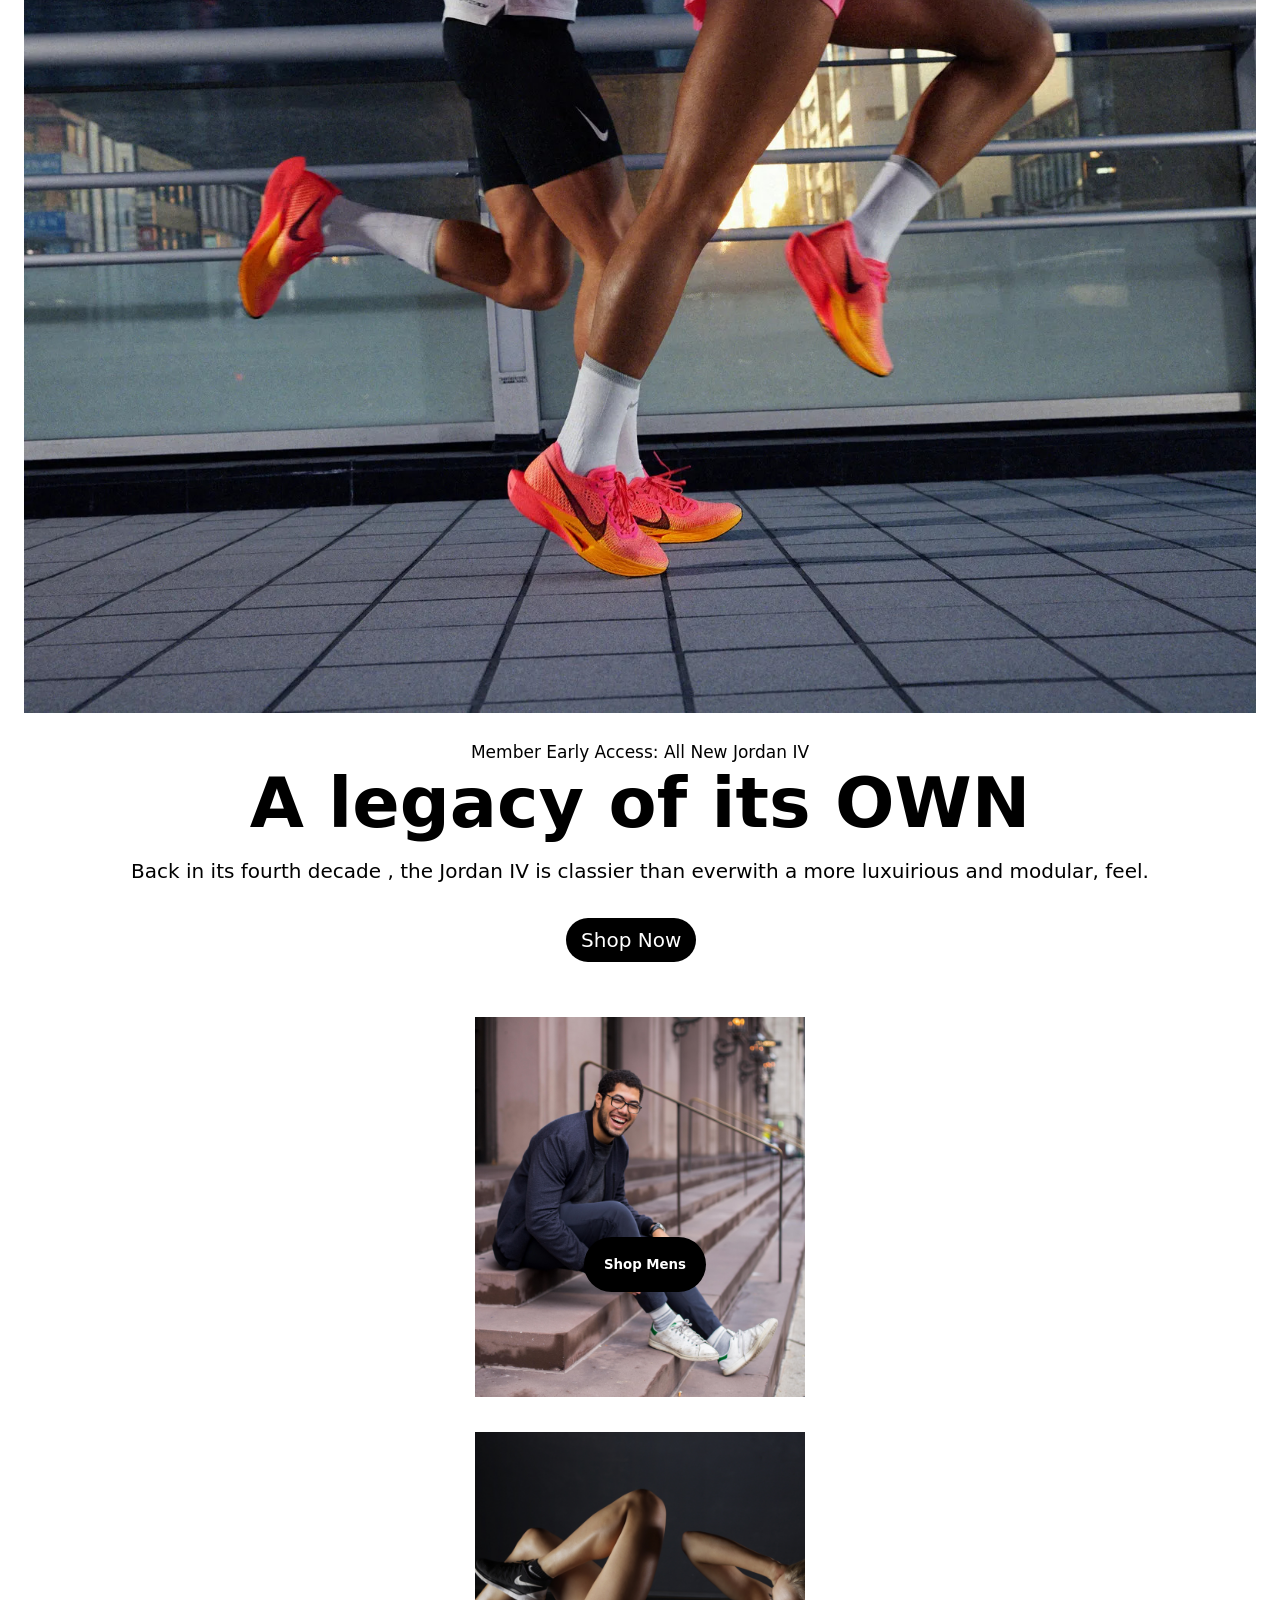
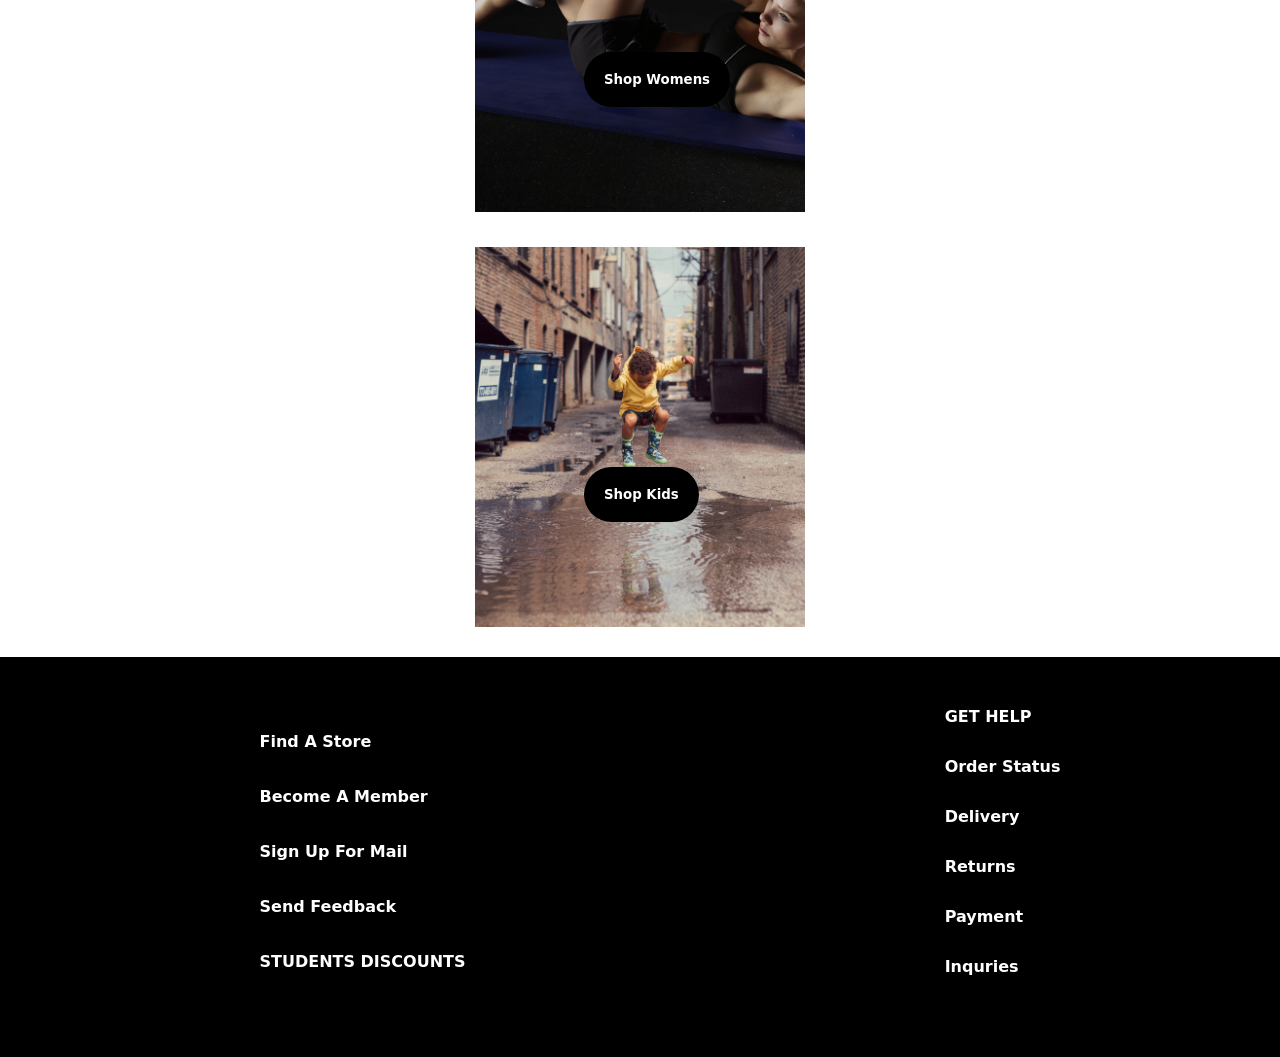
==== commit 951a919c: "nike  c4" ====
--- a/index.html
+++ b/index.html
@@ -24,11 +24,17 @@
   <input type="search" name="seachbar" id="" class="searchbarr">
   
   <div class="icon-header">
-    <img src="heart-3509.png" alt="" width="50px" class="imgh">
-    <img src="shopping-cart-1989.png" alt="" width="50px" class="imgh">
+    <img src="heart.png" alt="" width="40px" class="imgh">
+    <img src="shopping-cart.png" alt="" width="40px" class="imgh">
   </div>
  </div>
-
+  <div class="tags2">
+    
+    <h1>New Featured<div class="tags-head"></div></h1>
+    <h1>Men<div class="tags-head"></div></h1>
+    <h1>Women<div class="tags-head"></div></h1>
+    <h1>SNKRS<div class="tags-head"></div></h1>
+  </div>
  <!--sale sliding menu design--> 
   
   <div class="ssm">
@@ -46,7 +52,7 @@
 
    <div class="but">
    <div class="shop"><h4>Shop</h1></div>
-   <div class="downnike"><h5>Download the Nike App</h5></div>
+   <div class="downnike"><h5>Nike App</h5></div>
   </div>
   
   <!--featured-->
@@ -54,8 +60,9 @@
   <div class="feat"><p>Featured</p></div>
   <div class="image">
   <div class="f2"><button><h6>Shop</h6></button></div>
-  <div class="f1"><button><h7>Shop</h7></button></div>  
-</div>
+  <div class="f1"><button><h7>Shop</h7></button>
+  </div>  
+ </div>
 
 </div>
 <!--vedio-bvanner-->
--- a/n.css
+++ b/n.css
@@ -23,6 +23,9 @@
 .tags{
   display: flex;
   justify-content: space-between;
+}
+.tags2{
+ display: none;
 }
 .tags-head{
   padding-bottom: 6px;
@@ -179,7 +182,7 @@
  background-position: center;
  background-size: cover;
  width: 50%;
- margin-left: 30px;
+
   }
   
   .f2{
@@ -327,6 +330,8 @@
   margin-top: 20px;
   display: flex;
   flex-wrap: wrap;
+  align-items: center;
+  flex-direction: column;
   justify-content: space-around;
   
 }
@@ -400,7 +405,7 @@
   color: rgb(55, 99, 220);
  }
 
- @media (max-width: 800px)
+ @media (max-width: 900px)
  {
   .tags{
     display: none;
@@ -430,6 +435,9 @@
   .f1,.f2{
     height: 40vh;
   }
+  .f1 button,.f2 button{
+    transform: translate(-40%,0%)
+  }
   .txt-p2{
     font-size: 50px;
   }
@@ -442,23 +450,70 @@
     justify-content: space-around;
     align-items: center;
   }
+  .main-heading{
+    justify-content: space-between;
+  }
+
  
  }
 
+ @media (max-width:500px)
+ {
+  .custom-bar{
+    display: flex;
+      flex-direction: row;
+    justify-content: space-around;
+    align-items: center;
+  }
+ }
  @media (max-width: 500px){
 
+  .tags2{
+    display: flex;
+    justify-content: space-around;
+    width: 100%;
+    padding-top: 10px;
+    padding-bottom: 10px;
+  }
+  .tags2 h1{
+    font-size: 14px;
+  }
   .searchbarr{
     display: none;
   }
   .vpad{
-    height: 50vh;
+    margin-top: .5rem;
+    height: 35vh;
   }
   .f1,.f2{
-    height: 50vh;
-    width: 55%;
-    margin-left: 10px;
+    height: 22vh;
+    width: 100%;
+    
+  }
+  .f1 button,.f2 button{
+    transform: translate(-30%,-50%)
   }
   .buy-btn{
     margin-left: 32%;
   }
- }+  .shop{
+    width: 100px;
+    text-align: center;
+  }
+  .but{
+    display: flex;
+    flex-direction: column;
+    justify-content: space-around;
+    height: 100px;
+  }
+  .image{
+    display: flex;
+    flex-direction: column;
+    width: 100%;
+  
+    height: 50vh;
+    justify-content: space-around;
+  }
+  
+
+}
